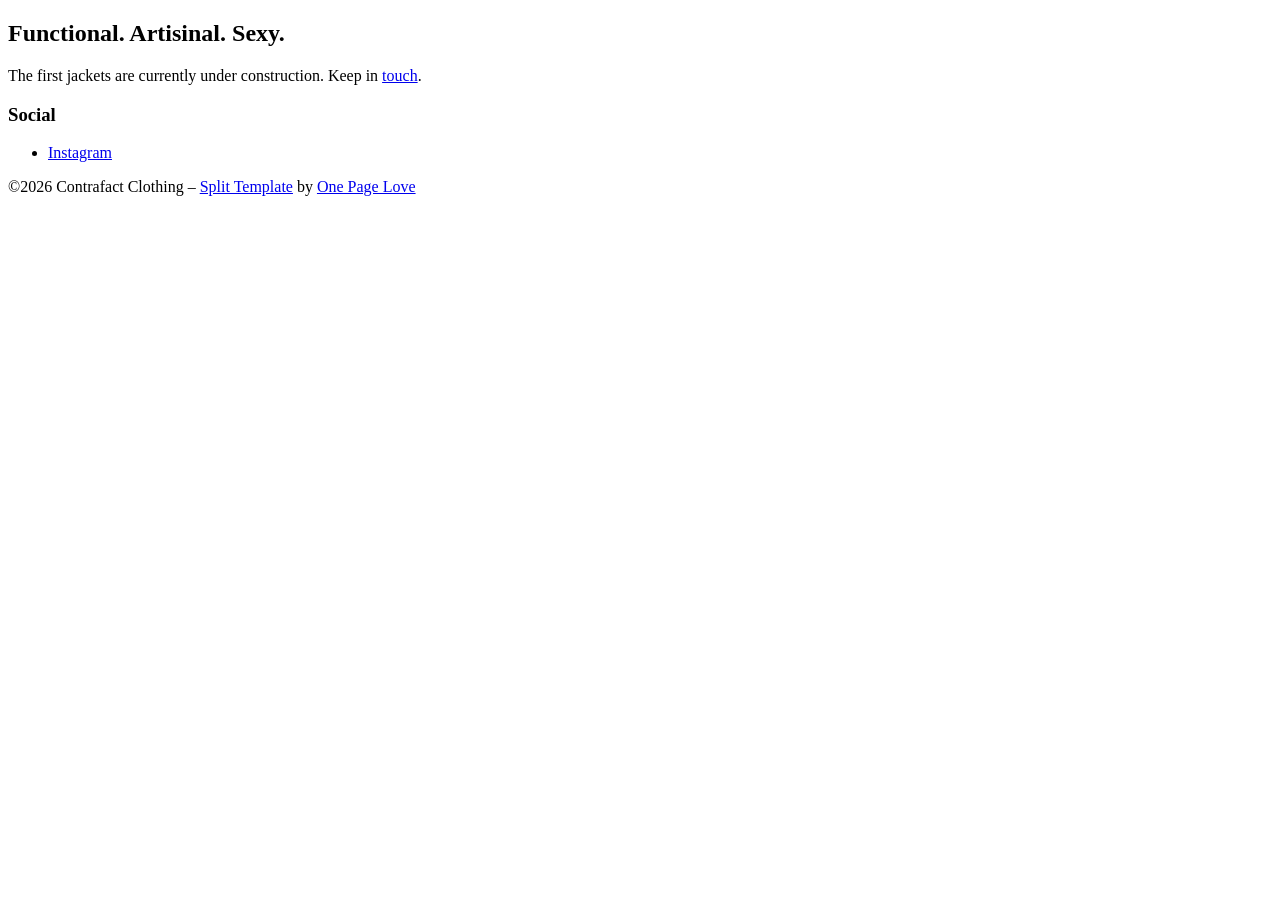
==== index.html @ 3ad45d23 "deploy: cdf6c15bb9b96525b08d416b6bf56b4aea22faf4" ====
<!doctype html><html lang=en-US><head><meta charset=utf-8><meta name=viewport content="width=device-width,initial-scale=1"><title>Contrafact Clothing</title><meta name=author content="Contrafact Clothing"><meta name=description content="Great clothing brand."><meta name=robots content="index, follow"><meta name=referrer content="always"><meta property="og:title" content="Contrafact Clothing"><meta property="og:description" content="Great clothing brand."><meta property="og:url" content="https://jjonusas.github.io/contrafact/"><link rel=icon href=https://jjonusas.github.io/contrafact/images/favicon.ico><link rel=stylesheet href=./contrafact/css/split.min.2b7785153e8b36700dfa6af2700fd491624f78f74de572c679b2e52e0abefac9.css integrity="sha256-K3eFFT6LNnAN+mrycA/UkWJPePdN5XLGebLlLgq++sk=" crossorigin=anonymous media=screen><link rel=stylesheet href=https://jjonusas.github.io/contrafact/css/style.css type=text/css media=screen></head><body class=body><div class="columns w-row"><div class="leftcontent w-col w-col-6 w-col-stack"><div class=image></div></div><div class="rightcontent w-col w-col-6 w-col-stack"><div class=logo></div><div class=content><div class=intro><h2 class=tagline><strong class=bold-text>Functional. Artisinal. Sexy.</strong></h2></div><div class=bio><p>The first jackets are currently under construction. Keep in <a href=https://forms.gle/CXmDp1b8TioVWw8YA>touch</a>.</p></div><div class="links w-row"><div class="column w-col w-col-4"><h3 class=text-block>Social</h3><ul class="list w-list-unstyled"><li><a href=https://www.instagram.com/contrafactclothing target=_self>Instagram</a></li></ul></div></div><div class=credit>&copy;2026 Contrafact Clothing
&ndash; <a href=https://onepagelove.com/split target=_blank class=credit-links>Split Template</a> by <a href=https://onepagelove.com target=_blank class=credit-links>One Page Love</a></div></div></div></div></body></html>
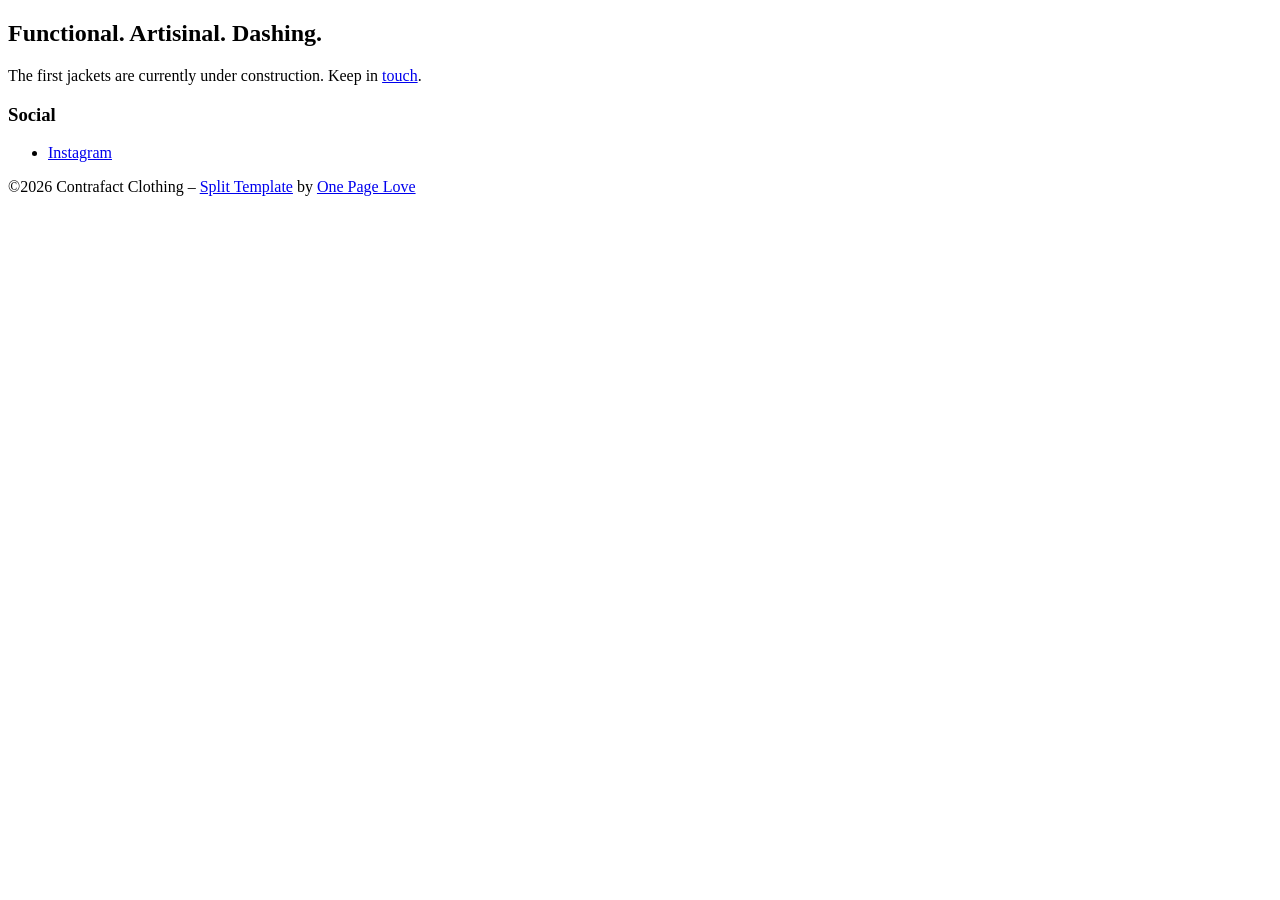
==== commit 0661d6e4: "deploy: c430f2b9e8f7c4ed3085bce8832d45c4c5723341" ====
--- a/index.html
+++ b/index.html
@@ -1,2 +1,2 @@
-<!doctype html><html lang=en-US><head><meta charset=utf-8><meta name=viewport content="width=device-width,initial-scale=1"><title>Contrafact Clothing</title><meta name=author content="Contrafact Clothing"><meta name=description content="Great clothing brand."><meta name=robots content="index, follow"><meta name=referrer content="always"><meta property="og:title" content="Contrafact Clothing"><meta property="og:description" content="Great clothing brand."><meta property="og:url" content="https://jjonusas.github.io/contrafact/"><link rel=icon href=https://jjonusas.github.io/contrafact/images/favicon.ico><link rel=stylesheet href=./contrafact/css/split.min.2b7785153e8b36700dfa6af2700fd491624f78f74de572c679b2e52e0abefac9.css integrity="sha256-K3eFFT6LNnAN+mrycA/UkWJPePdN5XLGebLlLgq++sk=" crossorigin=anonymous media=screen><link rel=stylesheet href=https://jjonusas.github.io/contrafact/css/style.css type=text/css media=screen></head><body class=body><div class="columns w-row"><div class="leftcontent w-col w-col-6 w-col-stack"><div class=image></div></div><div class="rightcontent w-col w-col-6 w-col-stack"><div class=logo></div><div class=content><div class=intro><h2 class=tagline><strong class=bold-text>Functional. Artisinal. Sexy.</strong></h2></div><div class=bio><p>The first jackets are currently under construction. Keep in <a href=https://forms.gle/CXmDp1b8TioVWw8YA>touch</a>.</p></div><div class="links w-row"><div class="column w-col w-col-4"><h3 class=text-block>Social</h3><ul class="list w-list-unstyled"><li><a href=https://www.instagram.com/contrafactclothing target=_self>Instagram</a></li></ul></div></div><div class=credit>&copy;2026 Contrafact Clothing
+<!doctype html><html lang=en-US><head><meta charset=utf-8><meta name=viewport content="width=device-width,initial-scale=1"><title>Contrafact Clothing</title><meta name=author content="Contrafact Clothing"><meta name=description content="Great clothing brand."><meta name=robots content="index, follow"><meta name=referrer content="always"><meta property="og:title" content="Contrafact Clothing"><meta property="og:description" content="Great clothing brand."><meta property="og:url" content="https://jjonusas.github.io/contrafact/"><link rel=icon href=https://jjonusas.github.io/contrafact/images/favicon.ico><link rel=stylesheet href=./contrafact/css/split.min.2b7785153e8b36700dfa6af2700fd491624f78f74de572c679b2e52e0abefac9.css integrity="sha256-K3eFFT6LNnAN+mrycA/UkWJPePdN5XLGebLlLgq++sk=" crossorigin=anonymous media=screen><link rel=stylesheet href=https://jjonusas.github.io/contrafact/css/style.css type=text/css media=screen></head><body class=body><div class="columns w-row"><div class="leftcontent w-col w-col-6 w-col-stack"><div class=image></div></div><div class="rightcontent w-col w-col-6 w-col-stack"><div class=logo></div><div class=content><div class=intro><h2 class=tagline><strong class=bold-text>Functional. Artisinal. Dashing.</strong></h2></div><div class=bio><p>The first jackets are currently under construction. Keep in <a href=https://forms.gle/CXmDp1b8TioVWw8YA>touch</a>.</p></div><div class="links w-row"><div class="column w-col w-col-4"><h3 class=text-block>Social</h3><ul class="list w-list-unstyled"><li><a href=https://www.instagram.com/contrafactclothing target=_self>Instagram</a></li></ul></div></div><div class=credit>&copy;2026 Contrafact Clothing
 &ndash; <a href=https://onepagelove.com/split target=_blank class=credit-links>Split Template</a> by <a href=https://onepagelove.com target=_blank class=credit-links>One Page Love</a></div></div></div></div></body></html>
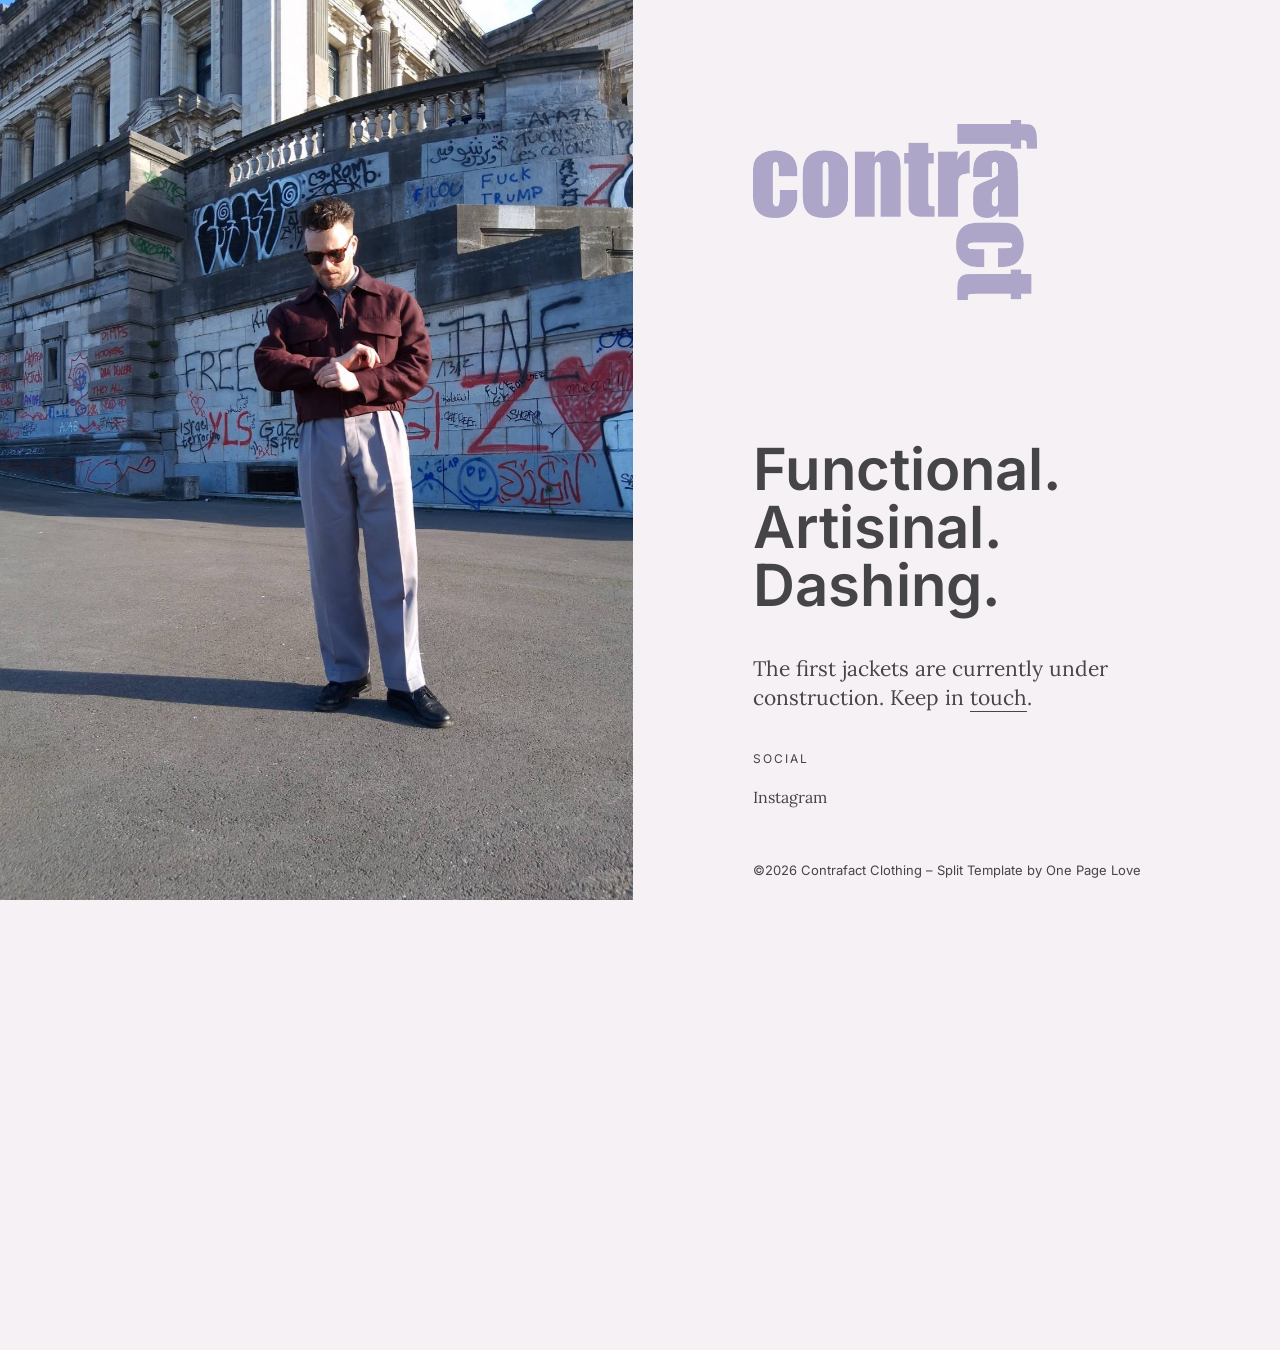
==== commit a18670a1: "deploy: 8682325f0ee5b9f00ebe06b7d3f3e13ce5d392ea" ====
--- a/index.html
+++ b/index.html
@@ -1,2 +1,2 @@
-<!doctype html><html lang=en-US><head><meta charset=utf-8><meta name=viewport content="width=device-width,initial-scale=1"><title>Contrafact Clothing</title><meta name=author content="Contrafact Clothing"><meta name=description content="Great clothing brand."><meta name=robots content="index, follow"><meta name=referrer content="always"><meta property="og:title" content="Contrafact Clothing"><meta property="og:description" content="Great clothing brand."><meta property="og:url" content="https://jjonusas.github.io/contrafact/"><link rel=icon href=https://jjonusas.github.io/contrafact/images/favicon.ico><link rel=stylesheet href=./contrafact/css/split.min.2b7785153e8b36700dfa6af2700fd491624f78f74de572c679b2e52e0abefac9.css integrity="sha256-K3eFFT6LNnAN+mrycA/UkWJPePdN5XLGebLlLgq++sk=" crossorigin=anonymous media=screen><link rel=stylesheet href=https://jjonusas.github.io/contrafact/css/style.css type=text/css media=screen></head><body class=body><div class="columns w-row"><div class="leftcontent w-col w-col-6 w-col-stack"><div class=image></div></div><div class="rightcontent w-col w-col-6 w-col-stack"><div class=logo></div><div class=content><div class=intro><h2 class=tagline><strong class=bold-text>Functional. Artisinal. Dashing.</strong></h2></div><div class=bio><p>The first jackets are currently under construction. Keep in <a href=https://forms.gle/CXmDp1b8TioVWw8YA>touch</a>.</p></div><div class="links w-row"><div class="column w-col w-col-4"><h3 class=text-block>Social</h3><ul class="list w-list-unstyled"><li><a href=https://www.instagram.com/contrafactclothing target=_self>Instagram</a></li></ul></div></div><div class=credit>&copy;2026 Contrafact Clothing
+<!doctype html><html lang=en-US><head><meta charset=utf-8><meta name=viewport content="width=device-width,initial-scale=1"><title>Contrafact Clothing</title><meta name=author content="Contrafact Clothing"><meta name=description content="Great clothing brand."><meta name=robots content="index, follow"><meta name=referrer content="always"><meta property="og:title" content="Contrafact Clothing"><meta property="og:description" content="Great clothing brand."><meta property="og:url" content="/"><link rel=icon href=./images/favicon.ico><link rel=stylesheet href=./css/split.min.2b7785153e8b36700dfa6af2700fd491624f78f74de572c679b2e52e0abefac9.css integrity="sha256-K3eFFT6LNnAN+mrycA/UkWJPePdN5XLGebLlLgq++sk=" crossorigin=anonymous media=screen><link rel=stylesheet href=./css/style.css type=text/css media=screen></head><body class=body><div class="columns w-row"><div class="leftcontent w-col w-col-6 w-col-stack"><div class=image></div></div><div class="rightcontent w-col w-col-6 w-col-stack"><div class=logo></div><div class=content><div class=intro><h2 class=tagline><strong class=bold-text>Functional. Artisinal. Dashing.</strong></h2></div><div class=bio><p>The first jackets are currently under construction. Keep in <a href=https://forms.gle/CXmDp1b8TioVWw8YA>touch</a>.</p></div><div class="links w-row"><div class="column w-col w-col-4"><h3 class=text-block>Social</h3><ul class="list w-list-unstyled"><li><a href=https://www.instagram.com/contrafactclothing target=_self>Instagram</a></li></ul></div></div><div class=credit>&copy;2026 Contrafact Clothing
 &ndash; <a href=https://onepagelove.com/split target=_blank class=credit-links>Split Template</a> by <a href=https://onepagelove.com target=_blank class=credit-links>One Page Love</a></div></div></div></div></body></html>
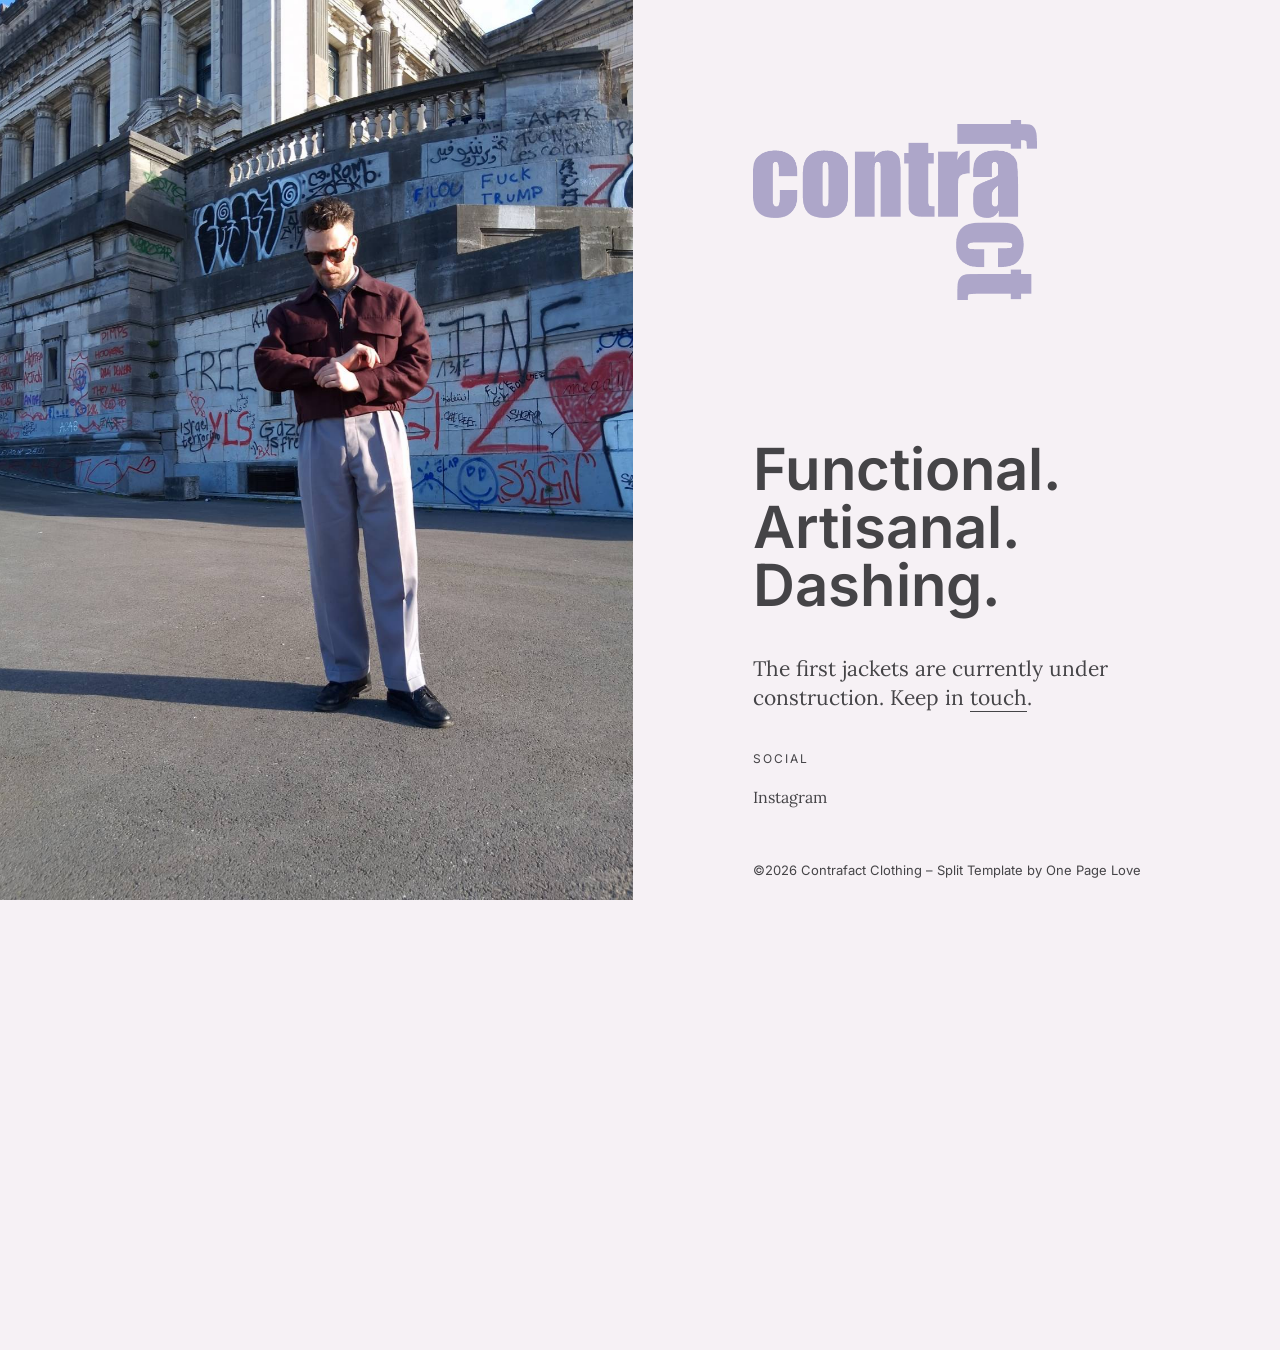
==== commit e25076c5: "deploy: df215d7c2f98ff77b3a701c2dc44a7a20b94317a" ====
--- a/index.html
+++ b/index.html
@@ -1,2 +1,2 @@
-<!doctype html><html lang=en-US><head><meta charset=utf-8><meta name=viewport content="width=device-width,initial-scale=1"><title>Contrafact Clothing</title><meta name=author content="Contrafact Clothing"><meta name=description content="Great clothing brand."><meta name=robots content="index, follow"><meta name=referrer content="always"><meta property="og:title" content="Contrafact Clothing"><meta property="og:description" content="Great clothing brand."><meta property="og:url" content="/"><link rel=icon href=./images/favicon.ico><link rel=stylesheet href=./css/split.min.2b7785153e8b36700dfa6af2700fd491624f78f74de572c679b2e52e0abefac9.css integrity="sha256-K3eFFT6LNnAN+mrycA/UkWJPePdN5XLGebLlLgq++sk=" crossorigin=anonymous media=screen><link rel=stylesheet href=./css/style.css type=text/css media=screen></head><body class=body><div class="columns w-row"><div class="leftcontent w-col w-col-6 w-col-stack"><div class=image></div></div><div class="rightcontent w-col w-col-6 w-col-stack"><div class=logo></div><div class=content><div class=intro><h2 class=tagline><strong class=bold-text>Functional. Artisinal. Dashing.</strong></h2></div><div class=bio><p>The first jackets are currently under construction. Keep in <a href=https://forms.gle/CXmDp1b8TioVWw8YA>touch</a>.</p></div><div class="links w-row"><div class="column w-col w-col-4"><h3 class=text-block>Social</h3><ul class="list w-list-unstyled"><li><a href=https://www.instagram.com/contrafactclothing target=_self>Instagram</a></li></ul></div></div><div class=credit>&copy;2026 Contrafact Clothing
+<!doctype html><html lang=en-US><head><meta charset=utf-8><meta name=viewport content="width=device-width,initial-scale=1"><title>Contrafact Clothing</title><meta name=author content="Contrafact Clothing"><meta name=description content="Great clothing brand."><meta name=robots content="index, follow"><meta name=referrer content="always"><meta property="og:title" content="Contrafact Clothing"><meta property="og:description" content="Great clothing brand."><meta property="og:url" content="/"><link rel=icon href=./images/favicon.ico><link rel=stylesheet href=./css/split.min.62547a79a14cca1132d6483f23d7e5bd3ab4523f0af3fe27a2a568516d730c60.css integrity="sha256-YlR6eaFMyhEy1kg/I9flvTq0Uj8K8/4noqVoUW1zDGA=" crossorigin=anonymous media=screen><link rel=stylesheet href=./css/style.css type=text/css media=screen></head><body class=body><div class="columns w-row"><div class="leftcontent w-col w-col-6 w-col-stack"><div class=image></div></div><div class="rightcontent w-col w-col-6 w-col-stack"><div class=logo></div><div class=content><div class=intro><h2 class=tagline><strong class=bold-text>Functional. Artisanal. Dashing.</strong></h2></div><div class=bio><p>The first jackets are currently under construction. Keep in <a href=https://forms.gle/CXmDp1b8TioVWw8YA>touch</a>.</p></div><div class="links w-row"><div class="column w-col w-col-4"><h3 class=text-block>Social</h3><ul class="list w-list-unstyled"><li><a href=https://www.instagram.com/contrafactclothing target=_self>Instagram</a></li></ul></div></div><div class=credit>&copy;2026 Contrafact Clothing
 &ndash; <a href=https://onepagelove.com/split target=_blank class=credit-links>Split Template</a> by <a href=https://onepagelove.com target=_blank class=credit-links>One Page Love</a></div></div></div></div></body></html>
